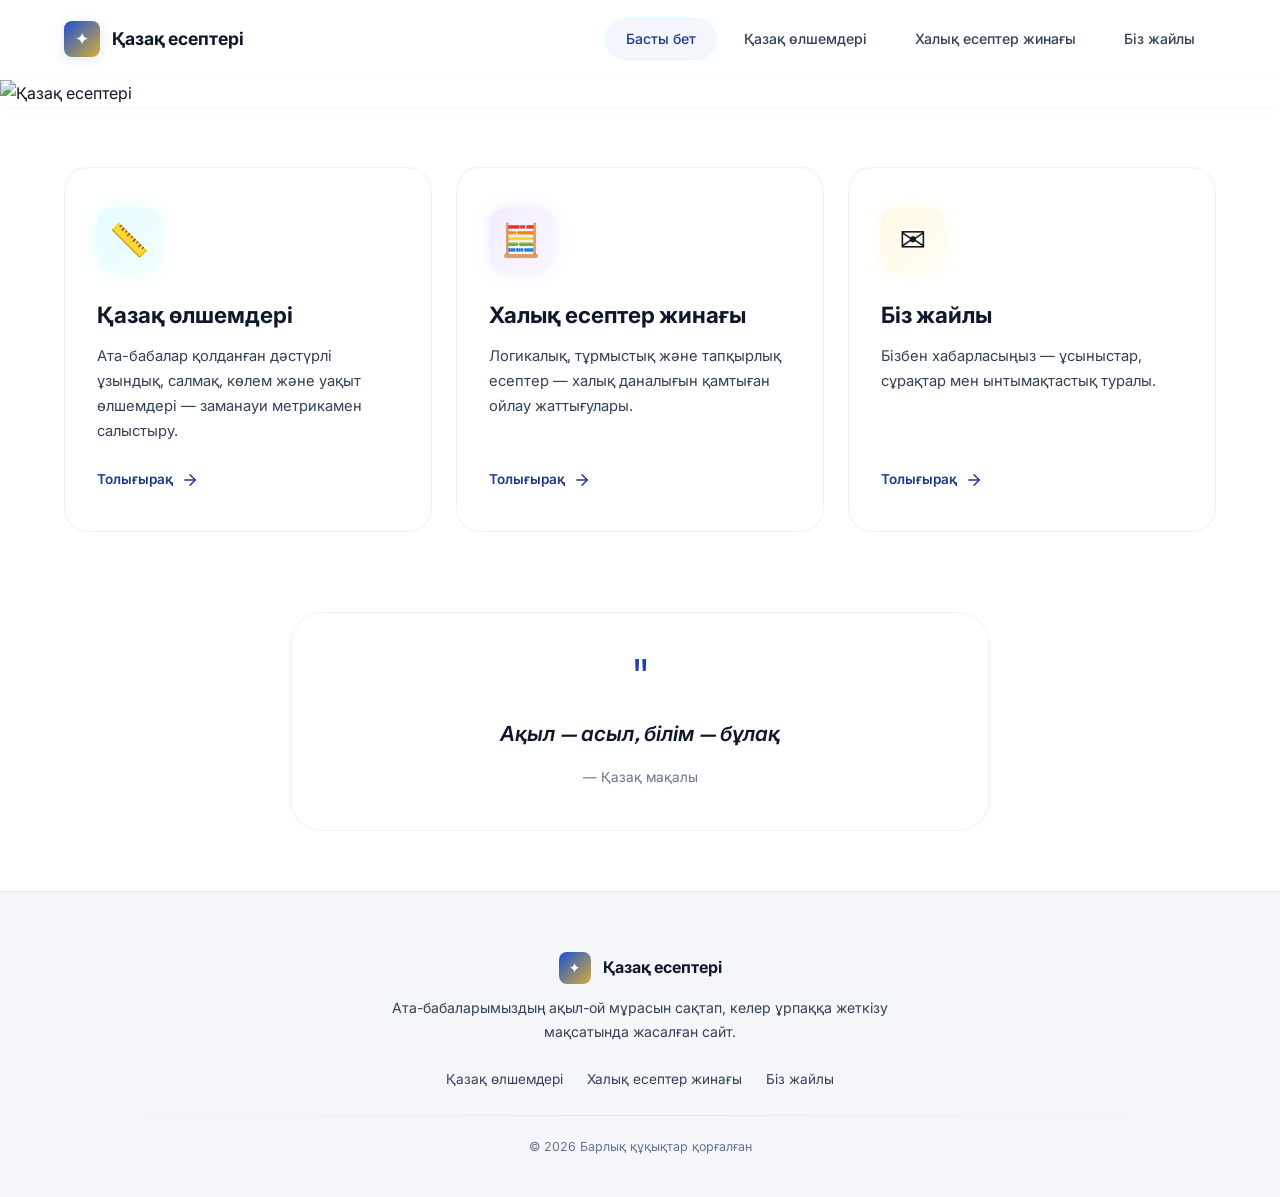
==== index.html @ f3a6f47e "Add files via upload" ====
﻿<!DOCTYPE html>
<html lang="kk">

<head>
    <meta charset="UTF-8">
    <meta name="viewport" content="width=device-width, initial-scale=1.0">
    <title>Қазақ есептері</title>
    <meta name="description"
        content="Қазақ есептері — дәстүрлі қазақ өлшемдері, халық есептер жинағы мен даналығы">
    <link rel="stylesheet" href="style.css">
</head>

<body>
    <div class="ornament-pattern-bg"></div>
    <div class="particles-bg" id="particles"></div>

    <!-- Navbar -->
    <nav class="navbar" id="navbar">
        <div class="nav-container">
            <a href="index.html" class="nav-logo">
                <span class="nav-logo-icon">✦</span>
                <span>Қазақ есептері</span>
            </a>
            <div class="nav-links">
                <a href="index.html" class="nav-link active">Басты бет</a>
                <a href="olshemder.html" class="nav-link">Қазақ өлшемдері</a>
                <a href="esepter.html" class="nav-link">Халық есептер жинағы</a>
                <a href="biz-zhaily.html" class="nav-link">Біз жайлы</a>
            </div>
            <button class="nav-burger" id="navBurger" aria-label="Мәзір">
                <span></span><span></span><span></span>
            </button>
        </div>
    </nav>

    <div class="mobile-menu" id="mobileMenu">
        <a href="index.html" class="mobile-link active">Басты бет</a>
        <a href="olshemder.html" class="mobile-link">Қазақ өлшемдері</a>
        <a href="esepter.html" class="mobile-link">Халық есептер жинағы</a>
        <a href="biz-zhaily.html" class="mobile-link">Біз жайлы</a>
    </div>

    <!-- Hero Banner -->
    <header class="hero-banner" id="heroSection">
        <img src="images/hero_banner.png" alt="Қазақ есептері" class="hero-banner-img">
    </header>

    <!-- Navigation Cards -->
    <section class="nav-grid-section">
        <div class="container">
            <div class="nav-grid">
                <a href="olshemder.html" class="nav-card reveal">
                    <div>
                        <div class="nav-card-icon">📏</div>
                        <h3 class="nav-card-title">Қазақ өлшемдері</h3>
                        <p class="nav-card-desc">
                            Ата-бабалар қолданған дәстүрлі ұзындық, салмақ, көлем
                            және уақыт өлшемдері — заманауи метрикамен салыстыру.
                        </p>
                    </div>
                    <span class="nav-card-arrow">
                        Толығырақ
                        <svg viewBox="0 0 24 24" fill="none" stroke="currentColor" stroke-width="2"
                            stroke-linecap="round" stroke-linejoin="round">
                            <path d="M5 12h14" />
                            <path d="m12 5 7 7-7 7" />
                        </svg>
                    </span>
                </a>
                <a href="esepter.html" class="nav-card reveal">
                    <div>
                        <div class="nav-card-icon">🧮</div>
                        <h3 class="nav-card-title">Халық есептер жинағы</h3>
                        <p class="nav-card-desc">
                            Логикалық, тұрмыстық және тапқырлық есептер — халық
                            даналығын қамтыған ойлау жаттығулары.
                        </p>
                    </div>
                    <span class="nav-card-arrow">
                        Толығырақ
                        <svg viewBox="0 0 24 24" fill="none" stroke="currentColor" stroke-width="2"
                            stroke-linecap="round" stroke-linejoin="round">
                            <path d="M5 12h14" />
                            <path d="m12 5 7 7-7 7" />
                        </svg>
                    </span>
                </a>
                <a href="biz-zhaily.html" class="nav-card reveal">
                    <div>
                        <div class="nav-card-icon">✉️</div>
                        <h3 class="nav-card-title">Біз жайлы</h3>
                        <p class="nav-card-desc">
                            Бізбен хабарласыңыз — ұсыныстар, сұрақтар мен
                            ынтымақтастық туралы.
                        </p>
                    </div>
                    <span class="nav-card-arrow">
                        Толығырақ
                        <svg viewBox="0 0 24 24" fill="none" stroke="currentColor" stroke-width="2"
                            stroke-linecap="round" stroke-linejoin="round">
                            <path d="M5 12h14" />
                            <path d="m12 5 7 7-7 7" />
                        </svg>
                    </span>
                </a>
            </div>
        </div>
    </section>

    <!-- Quote -->
    <section class="quote-section reveal">
        <div class="container">
            <div class="quote-block">
                <div class="quote-mark">"</div>
                <p class="quote-text">Ақыл — асыл, білім — бұлақ</p>
                <cite class="quote-cite">— Қазақ мақалы</cite>
            </div>
        </div>
    </section>

    <!-- Footer -->
    <footer class="footer">
        <div class="container">
            <div class="footer-inner">
                <div class="footer-brand">
                    <span class="footer-brand-icon">✦</span>
                    <span class="footer-brand-name">Қазақ есептері</span>
                </div>
                <p class="footer-desc">Ата-бабаларымыздың ақыл-ой мұрасын сақтап, келер ұрпаққа жеткізу мақсатында
                    жасалған сайт.</p>
                <div class="footer-links">
                    <a href="olshemder.html" class="footer-link">Қазақ өлшемдері</a>
                    <a href="esepter.html" class="footer-link">Халық есептер жинағы</a>
                    <a href="biz-zhaily.html" class="footer-link">Біз жайлы</a>
                </div>
                <div class="footer-line"></div>
                <p class="footer-copy">© 2026 Барлық құқықтар қорғалған</p>
            </div>
        </div>
    </footer>

    <script src="app.js"></script>
</body>

</html>
---- style.css ----
﻿/* =====================================================================
   Қазақ есептері — HI-TECH KAZAKH ETHNIC STYLE
   Light Theme · Neon Cyan · Glowing Gold · Glassmorphism
   ===================================================================== */

/* ---------- Google Fonts ---------- */
@import url('https://fonts.googleapis.com/css2?family=Outfit:wght@300;400;500;600;700;800;900&family=Inter:wght@300;400;500;600;700&display=swap');

/* ---------- Design Tokens ---------- */
:root {
    /* Base Colors */
    --bg-primary: #ffffff;
    /* Pristine white */
    --bg-secondary: #f4f6fa;
    /* Light slate/pearl */
    --bg-cream: #fcfbfa;
    /* Warm cream */
    --bg-pearl: #f4f2ee;
    --surface-white: #ffffff;

    /* Glass */
    --glass-bg: rgba(255, 255, 255, 0.75);
    --glass-bg-hover: rgba(255, 255, 255, 0.95);
    --glass-border: rgba(29, 78, 216, 0.08);
    --glass-border-hover: rgba(212, 175, 55, 0.2);
    --glass-blur: 20px;

    /* Neon Accents -> Royal Blue Accents */
    --accent-cyan: #1d4ed8;
    --accent-cyan-dim: #1e3a8a;
    --accent-cyan-glow: rgba(29, 78, 216, 0.15);
    --accent-cyan-soft: rgba(29, 78, 216, 0.05);

    /* Gold Accents */
    --accent-gold: #d4af37;
    --accent-gold-dim: #b8860b;
    --accent-gold-glow: rgba(212, 175, 55, 0.2);
    --accent-gold-soft: rgba(212, 175, 55, 0.06);

    /* Holographic gradient -> Blue & Gold gradients */
    --holo-gradient: linear-gradient(135deg, #1d4ed8, #d4af37, #1e3a8a, #d4af37);
    --holo-gradient-text: linear-gradient(135deg, #1d4ed8 0%, #1e3a8a 40%, #d4af37 70%, #1d4ed8 100%);

    /* Text */
    --text-primary: #0f172a;
    --text-secondary: #334155;
    --text-muted: #64748b;

    /* Borders */
    --border-light: rgba(15, 23, 42, 0.06);
    --border-glass: rgba(255, 255, 255, 0.6);

    /* Shadows */
    --shadow-sm: 0 2px 8px rgba(15, 23, 42, 0.03);
    --shadow-md: 0 8px 32px rgba(15, 23, 42, 0.05);
    --shadow-lg: 0 16px 48px rgba(15, 23, 42, 0.08);
    --shadow-cyan: 0 0 30px rgba(29, 78, 216, 0.12);
    --shadow-gold: 0 0 30px rgba(212, 175, 55, 0.12);

    /* Typography */
    --font-primary: 'Outfit', 'Inter', system-ui, sans-serif;
    --font-body: 'Inter', 'Outfit', system-ui, sans-serif;

    /* Spacing & Radius */
    --radius-xs: 8px;
    --radius-sm: 12px;
    --radius-md: 16px;
    --radius-lg: 24px;
    --radius-xl: 32px;
    --radius-full: 999px;

    /* Transitions */
    --ease: cubic-bezier(0.4, 0, 0.2, 1);
    --ease-bounce: cubic-bezier(0.34, 1.56, 0.64, 1);
    --ease-out: cubic-bezier(0, 0, 0.2, 1);
}

/* ---------- Reset ---------- */
*,
*::before,
*::after {
    margin: 0;
    padding: 0;
    box-sizing: border-box;
}

html {
    scroll-behavior: smooth;
    scroll-padding-top: 100px;
}

body {
    font-family: var(--font-body);
    background: var(--bg-primary);
    color: var(--text-primary);
    line-height: 1.7;
    overflow-x: hidden;
    -webkit-font-smoothing: antialiased;
    -moz-osx-font-smoothing: grayscale;
}

a {
    text-decoration: none;
    color: inherit;
}

button {
    font-family: var(--font-primary);
    cursor: pointer;
    border: none;
    background: none;
}

img {
    max-width: 100%;
    height: auto;
}

.container {
    max-width: 1200px;
    margin: 0 auto;
    padding: 0 24px;
}

/* =====================================================================
   FLOATING PARTICLES BACKGROUND
   ===================================================================== */
.particles-bg {
    position: fixed;
    inset: 0;
    pointer-events: none;
    z-index: 0;
    overflow: hidden;
}

.particle {
    position: absolute;
    border-radius: 50%;
    opacity: 0;
    animation: particleFloat linear infinite;
}

@keyframes particleFloat {
    0% {
        opacity: 0;
        transform: translateY(100vh) rotate(0deg);
    }

    10% {
        opacity: 1;
    }

    90% {
        opacity: 1;
    }

    100% {
        opacity: 0;
        transform: translateY(-10vh) rotate(360deg);
    }
}

/* Ornament BG pattern */
.ornament-pattern-bg {
    position: fixed;
    inset: 0;
    pointer-events: none;
    z-index: 0;
    opacity: 0.018;
    background-image: url('images/ornament-bg.png');
    background-size: 350px 350px;
    background-repeat: repeat;
}

/* =====================================================================
   NAVBAR
   ===================================================================== */
.navbar {
    position: fixed;
    top: 0;
    left: 0;
    right: 0;
    z-index: 1000;
    padding: 18px 0;
    transition: all 0.4s var(--ease);
}

.navbar.scrolled {
    padding: 10px 0;
    background: rgba(248, 249, 252, 0.85);
    backdrop-filter: blur(20px) saturate(1.6);
    -webkit-backdrop-filter: blur(20px) saturate(1.6);
    border-bottom: 1px solid var(--border-light);
    box-shadow: 0 1px 24px rgba(0, 0, 0, 0.04);
}

.nav-container {
    max-width: 1200px;
    margin: 0 auto;
    padding: 0 24px;
    display: flex;
    align-items: center;
    justify-content: space-between;
}

.nav-logo {
    display: flex;
    align-items: center;
    gap: 12px;
    font-family: var(--font-primary);
    font-weight: 700;
    font-size: 1.1rem;
    color: var(--text-primary);
    transition: all 0.3s var(--ease);
}

.nav-logo:hover {
    opacity: 0.8;
}

.nav-logo-icon {
    width: 36px;
    height: 36px;
    background: linear-gradient(135deg, var(--accent-cyan), var(--accent-gold));
    border-radius: var(--radius-xs);
    display: flex;
    align-items: center;
    justify-content: center;
    font-size: 1.1rem;
    color: white;
    box-shadow: 0 2px 12px var(--accent-cyan-glow);
}

.nav-links {
    display: flex;
    gap: 6px;
}

.nav-link {
    padding: 8px 20px;
    border-radius: var(--radius-full);
    font-size: 0.88rem;
    font-weight: 500;
    color: var(--text-secondary);
    transition: all 0.3s var(--ease);
    border: 1px solid transparent;
    position: relative;
    overflow: hidden;
}

.nav-link::before {
    content: '';
    position: absolute;
    inset: 0;
    border-radius: inherit;
    opacity: 0;
    background: var(--accent-cyan-soft);
    transition: opacity 0.3s;
}

.nav-link:hover::before,
.nav-link.active::before {
    opacity: 1;
}

.nav-link:hover,
.nav-link.active {
    color: var(--accent-cyan-dim);
    border-color: rgba(0, 229, 255, 0.15);
}

.nav-burger {
    display: none;
    flex-direction: column;
    gap: 5px;
    padding: 8px;
}

.nav-burger span {
    display: block;
    width: 24px;
    height: 2px;
    background: var(--text-primary);
    border-radius: 2px;
    transition: all 0.3s var(--ease);
}

.nav-burger.active span:nth-child(1) {
    transform: rotate(45deg) translate(5px, 5px);
}

.nav-burger.active span:nth-child(2) {
    opacity: 0;
}

.nav-burger.active span:nth-child(3) {
    transform: rotate(-45deg) translate(5px, -5px);
}

.mobile-menu {
    display: none;
    position: fixed;
    top: 0;
    left: 0;
    right: 0;
    bottom: 0;
    background: rgba(248, 249, 252, 0.98);
    backdrop-filter: blur(30px);
    -webkit-backdrop-filter: blur(30px);
    z-index: 999;
    flex-direction: column;
    align-items: center;
    justify-content: center;
    gap: 12px;
}

.mobile-menu.open {
    display: flex;
}

.mobile-link {
    padding: 16px 40px;
    border-radius: var(--radius-sm);
    font-size: 1.2rem;
    font-weight: 600;
    font-family: var(--font-primary);
    color: var(--text-secondary);
    transition: all 0.3s;
}

.mobile-link:hover,
.mobile-link.active {
    color: var(--accent-cyan-dim);
    background: var(--accent-cyan-soft);
}

@media (max-width: 768px) {
    .nav-links {
        display: none;
    }

    .nav-burger {
        display: flex;
    }
}

/* =====================================================================
   HERO SECTION (HOME)
   ===================================================================== */
.hero {
    position: relative;
    min-height: 100vh;
    display: flex;
    align-items: center;
    justify-content: center;
    text-align: center;
    overflow: hidden;
    padding: 120px 24px 100px;
    background: linear-gradient(175deg, var(--bg-primary) 0%, var(--bg-cream) 50%, var(--bg-secondary) 100%);
}

/* Ambient glow orbs */
.hero-orb {
    position: absolute;
    border-radius: 50%;
    filter: blur(80px);
    pointer-events: none;
    animation: orbFloat 16s ease-in-out infinite alternate;
}

.hero-orb-1 {
    width: 500px;
    height: 500px;
    top: -10%;
    right: 10%;
    background: radial-gradient(circle, var(--accent-cyan-glow), transparent 70%);
}

.hero-orb-2 {
    width: 400px;
    height: 400px;
    bottom: 0;
    left: -5%;
    background: radial-gradient(circle, var(--accent-gold-glow), transparent 70%);
    animation-delay: -5s;
}

.hero-orb-3 {
    width: 300px;
    height: 300px;
    top: 50%;
    right: -5%;
    background: radial-gradient(circle, var(--accent-cyan-soft), transparent 70%);
    animation-delay: -10s;
}

@keyframes orbFloat {
    0% {
        transform: translate(0, 0) scale(1);
        opacity: 0.5;
    }

    50% {
        transform: translate(30px, -30px) scale(1.2);
        opacity: 1;
    }

    100% {
        transform: translate(-15px, 15px) scale(1.1);
        opacity: 0.6;
    }
}

/* Floating ornament container */
.hero-ornament-wrapper {
    position: absolute;
    inset: 0;
    pointer-events: none;
    z-index: 1;
}

.floating-ornament {
    position: absolute;
    opacity: 0.85;
    transition: transform 0.3s var(--ease);
}

.floating-ornament img,
.floating-ornament svg {
    width: 100%;
    height: 100%;
    object-fit: contain;
}

.floating-ornament-1 {
    top: 10%;
    left: 5%;
    width: 180px;
    height: 180px;
    animation: floatSlow 20s ease-in-out infinite;
}

.floating-ornament-2 {
    top: 15%;
    right: 8%;
    width: 140px;
    height: 140px;
    animation: floatSlow 25s ease-in-out infinite reverse;
}

.floating-ornament-3 {
    bottom: 15%;
    left: 12%;
    width: 120px;
    height: 120px;
    animation: floatSlow 18s ease-in-out infinite;
    animation-delay: -7s;
}

.floating-ornament-4 {
    bottom: 20%;
    right: 5%;
    width: 160px;
    height: 160px;
    animation: floatSlow 22s ease-in-out infinite reverse;
    animation-delay: -3s;
}

@keyframes floatSlow {

    0%,
    100% {
        transform: translateY(0) rotate(0deg);
    }

    25% {
        transform: translateY(-20px) rotate(3deg);
    }

    50% {
        transform: translateY(-10px) rotate(-2deg);
    }

    75% {
        transform: translateY(-25px) rotate(1deg);
    }
}

/* Hero center ornament (Interactive SVG) */
.hero-center-ornament {
    width: 220px;
    height: 220px;
    margin: 0 auto 40px;
    position: relative;
    z-index: 2;
    animation: centralFloat 8s ease-in-out infinite;
}

.hero-center-ornament img.shanyrak-photo {
    width: 100%;
    height: 100%;
    object-fit: contain;
    mix-blend-mode: multiply;
    clip-path: circle(49% at 50% 50%);
    -webkit-clip-path: circle(49% at 50% 50%);
    animation: rotateContinuous 40s linear infinite;
}

.hero-center-ornament::before {
    content: '';
    position: absolute;
    top: 50%;
    left: 50%;
    width: 100%;
    height: 100%;
    transform: translate(-50%, -50%);
    border-radius: 50%;
    background: radial-gradient(circle, var(--accent-cyan-glow) 0%, transparent 60%);
    filter: blur(15px);
    z-index: -1;
}

@keyframes rotateContinuous {
    from {
        transform: rotate(0deg);
    }

    to {
        transform: rotate(360deg);
    }
}

@keyframes centralFloat {

    0%,
    100% {
        transform: translateY(0);
    }

    50% {
        transform: translateY(-15px);
    }
}

.hero-content {
    position: relative;
    z-index: 3;
    max-width: 760px;
}

.hero-badge {
    display: inline-flex;
    align-items: center;
    gap: 8px;
    padding: 8px 22px;
    border-radius: var(--radius-full);
    font-size: 0.75rem;
    font-weight: 600;
    text-transform: uppercase;
    letter-spacing: 0.12em;
    color: var(--accent-cyan-dim);
    background: var(--glass-bg);
    border: 1px solid var(--glass-border);
    backdrop-filter: blur(12px);
    margin-bottom: 24px;
    animation: fadeInDown 0.8s var(--ease);
}

.badge-pulse {
    width: 8px;
    height: 8px;
    border-radius: 50%;
    background: var(--accent-cyan);
    box-shadow: 0 0 8px var(--accent-cyan-glow);
    animation: pulse 2s ease-in-out infinite;
}

@keyframes pulse {

    0%,
    100% {
        opacity: 0.4;
        transform: scale(1);
    }

    50% {
        opacity: 1;
        transform: scale(1.3);
    }
}

.hero-title {
    font-family: var(--font-primary);
    font-size: clamp(2.6rem, 6vw, 4.5rem);
    font-weight: 900;
    line-height: 1.08;
    letter-spacing: -0.03em;
    margin-bottom: 20px;
    color: var(--text-primary);
    animation: fadeInUp 0.7s var(--ease);
}

.hero-title-glow {
    display: block;
    background: var(--holo-gradient-text);
    background-size: 200% auto;
    -webkit-background-clip: text;
    -webkit-text-fill-color: transparent;
    background-clip: text;
    animation: holoShift 6s ease-in-out infinite;
}

@keyframes holoShift {

    0%,
    100% {
        background-position: 0% center;
    }

    50% {
        background-position: 100% center;
    }
}

.hero-subtitle {
    font-size: clamp(0.95rem, 1.5vw, 1.15rem);
    color: var(--text-secondary);
    max-width: 540px;
    margin: 0 auto 32px;
    line-height: 1.9;
    animation: fadeInUp 0.7s 0.1s var(--ease) both;
}

/* Hero Stats */
.hero-stats {
    display: flex;
    align-items: center;
    justify-content: center;
    gap: 40px;
    margin-bottom: 48px;
    animation: fadeInUp 0.7s 0.2s var(--ease) both;
}

.hero-stat {
    display: flex;
    flex-direction: column;
    align-items: center;
}

.hero-stat-num {
    font-family: var(--font-primary);
    font-size: 2.4rem;
    font-weight: 900;
    background: var(--holo-gradient-text);
    background-size: 200% auto;
    -webkit-background-clip: text;
    -webkit-text-fill-color: transparent;
    background-clip: text;
}

.hero-stat-label {
    font-size: 0.7rem;
    text-transform: uppercase;
    letter-spacing: 0.14em;
    color: var(--text-muted);
    margin-top: 4px;
}

.hero-stat-sep {
    width: 1px;
    height: 40px;
    background: linear-gradient(to bottom, transparent, var(--border-light), transparent);
}

/* =====================================================================
   NAVIGATION CARDS (HOME GRID)
   ===================================================================== */
.nav-grid-section {
    padding: 60px 0 60px;
    position: relative;
    z-index: 2;
}

.nav-grid {
    display: grid;
    grid-template-columns: repeat(3, 1fr);
    gap: 24px;
}

.nav-card {
    position: relative;
    border-radius: var(--radius-lg);
    overflow: hidden;
    transition: all 0.5s var(--ease);
    display: block;
    background: var(--glass-bg);
    backdrop-filter: blur(var(--glass-blur));
    -webkit-backdrop-filter: blur(var(--glass-blur));
    border: 1px solid var(--glass-border);
    padding: 40px 32px;
    min-height: 280px;
    display: flex;
    flex-direction: column;
    justify-content: space-between;
}

.nav-card::before {
    content: '';
    position: absolute;
    inset: -1px;
    border-radius: inherit;
    padding: 1px;
    background: var(--holo-gradient);
    background-size: 400% 400%;
    -webkit-mask: linear-gradient(#fff 0 0) content-box, linear-gradient(#fff 0 0);
    -webkit-mask-composite: xor;
    mask-composite: exclude;
    opacity: 0;
    transition: opacity 0.5s var(--ease);
    animation: holoBorder 4s ease-in-out infinite;
}

@keyframes holoBorder {

    0%,
    100% {
        background-position: 0% 50%;
    }

    50% {
        background-position: 100% 50%;
    }
}

.nav-card:hover::before {
    opacity: 1;
}

.nav-card:hover {
    transform: translateY(-8px);
    background: var(--glass-bg-hover);
    box-shadow: var(--shadow-lg), var(--shadow-cyan);
}

.nav-card-icon {
    width: 64px;
    height: 64px;
    border-radius: var(--radius-md);
    display: flex;
    align-items: center;
    justify-content: center;
    font-size: 2rem;
    margin-bottom: 24px;
    position: relative;
}

.nav-card:nth-child(1) .nav-card-icon {
    background: linear-gradient(135deg, rgba(0, 229, 255, 0.1), rgba(0, 229, 255, 0.05));
    box-shadow: 0 0 20px rgba(0, 229, 255, 0.1);
}

.nav-card:nth-child(2) .nav-card-icon {
    background: linear-gradient(135deg, rgba(124, 77, 255, 0.1), rgba(124, 77, 255, 0.05));
    box-shadow: 0 0 20px rgba(124, 77, 255, 0.1);
}

.nav-card:nth-child(3) .nav-card-icon {
    background: linear-gradient(135deg, rgba(255, 193, 7, 0.1), rgba(255, 193, 7, 0.05));
    box-shadow: 0 0 20px rgba(255, 193, 7, 0.1);
}

.nav-card-title {
    font-family: var(--font-primary);
    font-size: 1.4rem;
    font-weight: 700;
    margin-bottom: 10px;
    color: var(--text-primary);
}

.nav-card-desc {
    font-size: 0.92rem;
    color: var(--text-secondary);
    line-height: 1.7;
    margin-bottom: 24px;
}

.nav-card-arrow {
    display: inline-flex;
    align-items: center;
    gap: 8px;
    font-size: 0.85rem;
    font-weight: 600;
    color: var(--accent-cyan-dim);
    transition: all 0.3s var(--ease);
}

.nav-card:hover .nav-card-arrow {
    gap: 14px;
}

.nav-card-arrow svg {
    width: 18px;
    height: 18px;
    transition: transform 0.3s var(--ease);
}

.nav-card:hover .nav-card-arrow svg {
    transform: translateX(4px);
}

/* =====================================================================
   PAGE HEADER (used on inner pages)
   ===================================================================== */
.page-header {
    position: relative;
    padding: 140px 24px 80px;
    text-align: center;
    overflow: hidden;
    background: linear-gradient(175deg, var(--bg-primary) 0%, var(--bg-cream) 100%);
}

.page-header-orb {
    position: absolute;
    border-radius: 50%;
    filter: blur(80px);
    pointer-events: none;
}

.page-header-orb-1 {
    width: 400px;
    height: 400px;
    top: -20%;
    right: 5%;
    background: radial-gradient(circle, var(--accent-cyan-glow), transparent 70%);
    animation: orbFloat 16s ease-in-out infinite alternate;
}

.page-header-orb-2 {
    width: 300px;
    height: 300px;
    bottom: -10%;
    left: 10%;
    background: radial-gradient(circle, var(--accent-gold-glow), transparent 70%);
    animation: orbFloat 20s ease-in-out infinite alternate-reverse;
}

.page-header-content {
    position: relative;
    z-index: 2;
}

.page-badge {
    display: inline-flex;
    align-items: center;
    gap: 8px;
    padding: 6px 18px;
    border-radius: var(--radius-full);
    font-size: 0.72rem;
    font-weight: 600;
    text-transform: uppercase;
    letter-spacing: 0.12em;
    color: var(--accent-cyan-dim);
    background: var(--glass-bg);
    border: 1px solid var(--glass-border);
    backdrop-filter: blur(10px);
    margin-bottom: 20px;
}

.page-title {
    font-family: var(--font-primary);
    font-size: clamp(2rem, 4.5vw, 3.2rem);
    font-weight: 900;
    letter-spacing: -0.02em;
    margin-bottom: 16px;
    color: var(--text-primary);
}

.page-title-accent {
    background: var(--holo-gradient-text);
    background-size: 200% auto;
    -webkit-background-clip: text;
    -webkit-text-fill-color: transparent;
    background-clip: text;
    animation: holoShift 6s ease-in-out infinite;
}

.page-subtitle {
    font-size: 1.05rem;
    color: var(--text-secondary);
    max-width: 600px;
    margin: 0 auto;
    line-height: 1.8;
}

/* =====================================================================
   MEASUREMENTS PAGE
   ===================================================================== */
.measurements-section {
    padding: 60px 0 100px;
    position: relative;
    z-index: 1;
}

.measurement-category {
    margin-bottom: 60px;
}

.category-label {
    display: inline-flex;
    align-items: center;
    gap: 10px;
    font-family: var(--font-primary);
    font-size: 1.3rem;
    font-weight: 700;
    margin-bottom: 28px;
    color: var(--text-primary);
    padding-bottom: 12px;
    border-bottom: 2px solid var(--accent-cyan-soft);
}

.category-label-icon {
    font-size: 1.6rem;
}

.measurement-grid {
    display: grid;
    grid-template-columns: repeat(auto-fill, minmax(340px, 1fr));
    gap: 20px;
}

.measure-card {
    background: var(--glass-bg);
    backdrop-filter: blur(var(--glass-blur));
    -webkit-backdrop-filter: blur(var(--glass-blur));
    border: 1px solid var(--glass-border);
    border-radius: var(--radius-lg);
    padding: 28px;
    transition: all 0.4s var(--ease);
    position: relative;
    overflow: hidden;
}

.measure-card::after {
    content: '';
    position: absolute;
    top: 0;
    left: 0;
    right: 0;
    height: 2px;
    background: linear-gradient(90deg, var(--accent-cyan), var(--accent-gold));
    opacity: 0;
    transition: opacity 0.4s;
}

.measure-card:hover::after {
    opacity: 1;
}

.measure-card:hover {
    transform: translateY(-4px);
    box-shadow: var(--shadow-md), var(--shadow-cyan);
    background: var(--glass-bg-hover);
}

/* Measurement Illustration */
.measure-illustration {
    margin: -28px -28px 20px -28px;
    padding: 20px 16px;
    background: linear-gradient(180deg, rgba(248, 249, 252, 0.8), rgba(255, 255, 255, 0.4));
    border-bottom: 1px solid rgba(0, 229, 255, 0.06);
    display: flex;
    align-items: center;
    justify-content: center;
    border-radius: var(--radius-lg) var(--radius-lg) 0 0;
    overflow: hidden;
    min-height: 200px;
}

.measure-illustration img {
    width: 100%;
    max-width: 280px;
    height: auto;
    max-height: 200px;
    object-fit: contain;
    transition: transform 0.5s var(--ease);
    border-radius: var(--radius-xs);
}

.measure-card:hover .measure-illustration img {
    transform: scale(1.04);
}

.measure-name {
    font-family: var(--font-primary);
    font-size: 1.15rem;
    font-weight: 700;
    color: var(--text-primary);
    margin-bottom: 6px;
}

.measure-desc {
    font-size: 0.88rem;
    color: var(--text-secondary);
    margin-bottom: 20px;
    line-height: 1.7;
}

/* Progress bar */
.measure-bar-wrap {
    margin-bottom: 14px;
}

.measure-bar-label {
    display: flex;
    justify-content: space-between;
    font-size: 0.78rem;
    color: var(--text-muted);
    margin-bottom: 6px;
}

.measure-bar {
    height: 8px;
    background: rgba(0, 0, 0, 0.04);
    border-radius: var(--radius-full);
    overflow: hidden;
    position: relative;
}

.measure-bar-fill {
    height: 100%;
    border-radius: var(--radius-full);
    background: linear-gradient(90deg, var(--accent-cyan), var(--accent-gold));
    box-shadow: 0 0 12px var(--accent-cyan-glow);
    transition: width 1.2s var(--ease);
    width: 0;
}

.measure-bar-fill.animated {
    /* width set dynamically */
}

/* Comparison value */
.measure-compare {
    display: flex;
    align-items: center;
    gap: 12px;
    padding: 12px 16px;
    background: rgba(0, 229, 255, 0.04);
    border-radius: var(--radius-sm);
    border: 1px solid rgba(0, 229, 255, 0.08);
}

.measure-compare-icon {
    font-size: 1.4rem;
}

.measure-compare-text {
    font-size: 0.85rem;
    color: var(--text-secondary);
}

.measure-compare-text strong {
    color: var(--accent-cyan-dim);
    font-weight: 700;
}

/* Interactive Converter */
.converter-section {
    padding: 40px 0 100px;
    position: relative;
    z-index: 1;
}

.converter-card {
    background: var(--glass-bg);
    backdrop-filter: blur(var(--glass-blur));
    border: 1px solid var(--glass-border);
    border-radius: var(--radius-xl);
    padding: 40px;
    max-width: 680px;
    margin: 0 auto;
    position: relative;
}

.converter-title {
    font-family: var(--font-primary);
    font-size: 1.3rem;
    font-weight: 700;
    text-align: center;
    margin-bottom: 32px;
    color: var(--text-primary);
}

.converter-row {
    margin-bottom: 28px;
}

.converter-label {
    font-size: 0.85rem;
    font-weight: 600;
    color: var(--text-secondary);
    margin-bottom: 10px;
    display: flex;
    align-items: center;
    gap: 8px;
}

.converter-slider-wrap {
    position: relative;
}

input[type="range"] {
    -webkit-appearance: none;
    appearance: none;
    width: 100%;
    height: 6px;
    border-radius: var(--radius-full);
    background: rgba(0, 0, 0, 0.06);
    outline: none;
}

input[type="range"]::-webkit-slider-thumb {
    -webkit-appearance: none;
    width: 24px;
    height: 24px;
    border-radius: 50%;
    background: linear-gradient(135deg, var(--accent-cyan), var(--accent-gold));
    cursor: pointer;
    box-shadow: 0 0 16px var(--accent-cyan-glow);
    transition: box-shadow 0.3s;
}

input[type="range"]::-webkit-slider-thumb:hover {
    box-shadow: 0 0 24px var(--accent-cyan-glow), 0 0 8px var(--accent-gold-glow);
}

.converter-result {
    display: flex;
    align-items: center;
    justify-content: center;
    gap: 16px;
    padding: 20px;
    background: rgba(0, 229, 255, 0.04);
    border: 1px solid rgba(0, 229, 255, 0.1);
    border-radius: var(--radius-md);
    margin-top: 8px;
}

.converter-value {
    font-family: var(--font-primary);
    font-size: 1.8rem;
    font-weight: 800;
    background: var(--holo-gradient-text);
    background-size: 200% auto;
    -webkit-background-clip: text;
    -webkit-text-fill-color: transparent;
    background-clip: text;
}

.converter-unit {
    font-size: 0.9rem;
    color: var(--text-muted);
}

.converter-arrow {
    font-size: 1.4rem;
    color: var(--text-muted);
}

/* =====================================================================
   PROBLEMS / ESEPTER PAGE
   ===================================================================== */
.problems-section {
    padding: 60px 0 100px;
    position: relative;
    z-index: 1;
}

/* Filter tabs */
.filter-tabs {
    display: flex;
    flex-wrap: wrap;
    justify-content: center;
    gap: 8px;
    margin-bottom: 48px;
}

.filter-tab {
    padding: 10px 24px;
    border-radius: var(--radius-full);
    font-size: 0.88rem;
    font-weight: 600;
    color: var(--text-secondary);
    background: var(--glass-bg);
    border: 1px solid var(--glass-border);
    backdrop-filter: blur(10px);
    transition: all 0.3s var(--ease);
    cursor: pointer;
}

.filter-tab:hover {
    color: var(--accent-cyan-dim);
    border-color: rgba(0, 229, 255, 0.2);
}

.filter-tab.active {
    color: #fff;
    background: linear-gradient(135deg, var(--accent-cyan), var(--accent-cyan-dim));
    border-color: transparent;
    box-shadow: 0 4px 16px var(--accent-cyan-glow);
}

/* Problem cards */
.problems-grid {
    display: grid;
    grid-template-columns: repeat(auto-fill, minmax(350px, 1fr));
    gap: 24px;
}

.problem-card {
    background: var(--glass-bg);
    backdrop-filter: blur(var(--glass-blur));
    -webkit-backdrop-filter: blur(var(--glass-blur));
    border: 1px solid var(--glass-border);
    border-radius: var(--radius-lg);
    overflow: hidden;
    transition: all 0.4s var(--ease);
}

.problem-card:hover {
    transform: translateY(-4px);
    box-shadow: var(--shadow-md), var(--shadow-cyan);
    background: var(--glass-bg-hover);
}

.problem-card-header {
    padding: 24px 24px 0;
}

.problem-card-tag {
    display: inline-flex;
    align-items: center;
    gap: 6px;
    padding: 4px 12px;
    border-radius: var(--radius-full);
    font-size: 0.72rem;
    font-weight: 600;
    text-transform: uppercase;
    letter-spacing: 0.08em;
    margin-bottom: 12px;
}

.problem-card-tag.logic {
    color: var(--accent-cyan-dim);
    background: var(--accent-cyan-soft);
}

.problem-card-tag.everyday {
    color: var(--accent-gold-dim);
    background: var(--accent-gold-soft);
}

.problem-card-tag.wit {
    color: #7c4dff;
    background: rgba(124, 77, 255, 0.08);
}

.problem-card-num {
    font-size: 0.75rem;
    color: var(--text-muted);
}

.problem-card-title {
    font-family: var(--font-primary);
    font-size: 1.1rem;
    font-weight: 700;
    color: var(--text-primary);
    margin-bottom: 10px;
}

.problem-card-body {
    padding: 0 24px;
}

.problem-card-text {
    font-size: 0.9rem;
    color: var(--text-secondary);
    line-height: 1.75;
    margin-bottom: 16px;
}

/* Difficulty dots */
.difficulty {
    display: flex;
    align-items: center;
    gap: 4px;
    margin-bottom: 16px;
}

.diff-dot {
    width: 8px;
    height: 8px;
    border-radius: 50%;
    background: rgba(0, 0, 0, 0.08);
    transition: background 0.3s;
}

.diff-dot.on {
    background: var(--accent-cyan);
    box-shadow: 0 0 6px var(--accent-cyan-glow);
}

.problem-card-footer {
    padding: 16px 24px 24px;
}

.reveal-btn {
    width: 100%;
    padding: 12px 20px;
    border-radius: var(--radius-sm);
    font-size: 0.88rem;
    font-weight: 600;
    color: var(--accent-cyan-dim);
    background: var(--accent-cyan-soft);
    border: 1px solid rgba(0, 229, 255, 0.12);
    transition: all 0.3s var(--ease);
    cursor: pointer;
}

.reveal-btn:hover {
    background: rgba(0, 229, 255, 0.15);
    box-shadow: 0 0 16px var(--accent-cyan-glow);
}

.reveal-btn.active {
    background: linear-gradient(135deg, var(--accent-cyan), var(--accent-cyan-dim));
    color: #fff;
    border-color: transparent;
}

/* Answer reveal */
.problem-answer {
    max-height: 0;
    overflow: hidden;
    transition: max-height 0.6s var(--ease), padding 0.4s var(--ease);
}

.problem-answer.show {
    max-height: 600px;
    padding: 0 24px 24px;
}

.answer-box {
    padding: 20px;
    background: rgba(0, 229, 255, 0.04);
    border: 1px solid rgba(0, 229, 255, 0.1);
    border-radius: var(--radius-sm);
    margin-bottom: 12px;
}

.answer-label {
    font-size: 0.72rem;
    font-weight: 700;
    text-transform: uppercase;
    letter-spacing: 0.1em;
    color: var(--accent-cyan-dim);
    margin-bottom: 8px;
}

.answer-text {
    font-size: 0.9rem;
    color: var(--text-primary);
    line-height: 1.75;
}

.explain-box {
    padding: 16px 20px;
    background: rgba(255, 193, 7, 0.04);
    border: 1px solid rgba(255, 193, 7, 0.1);
    border-radius: var(--radius-sm);
}

.explain-label {
    font-size: 0.72rem;
    font-weight: 700;
    text-transform: uppercase;
    letter-spacing: 0.1em;
    color: var(--accent-gold-dim);
    margin-bottom: 8px;
}

.explain-text {
    font-size: 0.85rem;
    color: var(--text-secondary);
    line-height: 1.75;
}

/* =====================================================================
   CONTACT PAGE
   ===================================================================== */
.contact-section {
    padding: 60px 0 100px;
    position: relative;
    z-index: 1;
}

.contact-grid {
    display: grid;
    grid-template-columns: 1fr 1fr;
    gap: 40px;
    max-width: 960px;
    margin: 0 auto;
}

.contact-form-card {
    background: var(--glass-bg);
    backdrop-filter: blur(var(--glass-blur));
    -webkit-backdrop-filter: blur(var(--glass-blur));
    border: 1px solid var(--glass-border);
    border-radius: var(--radius-xl);
    padding: 40px;
}

.contact-form-title {
    font-family: var(--font-primary);
    font-size: 1.4rem;
    font-weight: 700;
    margin-bottom: 24px;
    color: var(--text-primary);
}

.form-group {
    margin-bottom: 20px;
}

.form-label {
    display: block;
    font-size: 0.82rem;
    font-weight: 600;
    color: var(--text-secondary);
    margin-bottom: 8px;
}

.form-input,
.form-textarea {
    width: 100%;
    padding: 14px 18px;
    border: 1px solid rgba(0, 0, 0, 0.08);
    border-radius: var(--radius-sm);
    font-family: var(--font-body);
    font-size: 0.92rem;
    color: var(--text-primary);
    background: rgba(255, 255, 255, 0.6);
    transition: all 0.3s var(--ease);
    outline: none;
}

.form-input:focus,
.form-textarea:focus {
    border-color: var(--accent-cyan);
    box-shadow: 0 0 0 3px var(--accent-cyan-soft), 0 0 16px var(--accent-cyan-glow);
    background: rgba(255, 255, 255, 0.9);
}

.form-textarea {
    resize: vertical;
    min-height: 140px;
}

.submit-btn {
    width: 100%;
    padding: 16px 32px;
    border-radius: var(--radius-sm);
    font-size: 1rem;
    font-weight: 700;
    font-family: var(--font-primary);
    color: #fff;
    background: linear-gradient(135deg, var(--accent-cyan), var(--accent-cyan-dim));
    box-shadow: 0 4px 20px var(--accent-cyan-glow);
    transition: all 0.3s var(--ease);
    cursor: pointer;
    position: relative;
    overflow: hidden;
}

.submit-btn::before {
    content: '';
    position: absolute;
    top: 0;
    left: -100%;
    width: 100%;
    height: 100%;
    background: linear-gradient(90deg, transparent, rgba(255, 255, 255, 0.2), transparent);
    transition: left 0.6s var(--ease);
}

.submit-btn:hover::before {
    left: 100%;
}

.submit-btn:hover {
    transform: translateY(-2px);
    box-shadow: 0 8px 32px var(--accent-cyan-glow), 0 0 16px rgba(0, 229, 255, 0.2);
}

/* Contact info side */
.contact-info-card {
    display: flex;
    flex-direction: column;
    gap: 24px;
}

.info-block {
    background: var(--glass-bg);
    backdrop-filter: blur(var(--glass-blur));
    -webkit-backdrop-filter: blur(var(--glass-blur));
    border: 1px solid var(--glass-border);
    border-radius: var(--radius-lg);
    padding: 28px;
    transition: all 0.4s var(--ease);
}

.info-block:hover {
    transform: translateY(-2px);
    box-shadow: var(--shadow-md);
}

.info-block-icon {
    width: 48px;
    height: 48px;
    border-radius: var(--radius-sm);
    display: flex;
    align-items: center;
    justify-content: center;
    font-size: 1.4rem;
    margin-bottom: 14px;
    background: var(--accent-cyan-soft);
}

.info-block-title {
    font-family: var(--font-primary);
    font-size: 1rem;
    font-weight: 700;
    color: var(--text-primary);
    margin-bottom: 6px;
}

.info-block-text {
    font-size: 0.88rem;
    color: var(--text-secondary);
    line-height: 1.7;
}

.info-block-text a {
    color: var(--accent-cyan-dim);
    transition: color 0.2s;
}

.info-block-text a:hover {
    color: var(--accent-cyan);
}

/* Social icons */
.social-icons {
    display: flex;
    gap: 14px;
    margin-top: 12px;
}

.social-icon {
    width: 48px;
    height: 48px;
    border-radius: var(--radius-sm);
    display: flex;
    align-items: center;
    justify-content: center;
    font-size: 1.3rem;
    background: var(--glass-bg);
    border: 1px solid var(--glass-border);
    transition: all 0.3s var(--ease);
    color: var(--text-secondary);
}

.social-icon:hover {
    color: var(--accent-cyan);
    border-color: rgba(0, 229, 255, 0.3);
    box-shadow: 0 0 20px var(--accent-cyan-glow);
    transform: translateY(-3px);
}

/* Success message */
.form-success {
    display: none;
    padding: 20px;
    background: rgba(0, 229, 255, 0.06);
    border: 1px solid rgba(0, 229, 255, 0.15);
    border-radius: var(--radius-sm);
    text-align: center;
    color: var(--accent-cyan-dim);
    font-weight: 600;
    margin-top: 16px;
    animation: fadeInUp 0.5s var(--ease);
}

.form-success.show {
    display: block;
}

/* =====================================================================
   FOOTER
   ===================================================================== */
.footer {
    position: relative;
    z-index: 1;
    padding: 60px 0 40px;
    background: var(--bg-secondary);
    border-top: 1px solid var(--border-light);
}

.footer-inner {
    text-align: center;
}

.footer-brand {
    display: flex;
    align-items: center;
    justify-content: center;
    gap: 12px;
    margin-bottom: 12px;
}

.footer-brand-icon {
    width: 32px;
    height: 32px;
    background: linear-gradient(135deg, var(--accent-cyan), var(--accent-gold));
    border-radius: var(--radius-xs);
    display: flex;
    align-items: center;
    justify-content: center;
    font-size: 0.9rem;
    color: white;
}

.footer-brand-name {
    font-family: var(--font-primary);
    font-size: 1rem;
    font-weight: 700;
    color: var(--text-primary);
}

.footer-desc {
    font-size: 0.88rem;
    color: var(--text-secondary);
    max-width: 500px;
    margin: 0 auto 24px;
    line-height: 1.7;
}

.footer-links {
    display: flex;
    justify-content: center;
    gap: 24px;
    margin-bottom: 24px;
}

.footer-link {
    font-size: 0.85rem;
    color: var(--text-secondary);
    transition: color 0.2s;
}

.footer-link:hover {
    color: var(--accent-cyan-dim);
}

.footer-line {
    height: 1px;
    background: linear-gradient(90deg, transparent, var(--border-light), transparent);
    margin-bottom: 20px;
}

.footer-copy {
    font-size: 0.78rem;
    color: var(--text-muted);
}

/* =====================================================================
   SECTION DIVIDER
   ===================================================================== */
.section-divider {
    display: flex;
    align-items: center;
    justify-content: center;
    gap: 16px;
    padding: 40px 0;
}

.divider-line {
    width: 60px;
    height: 1px;
    background: linear-gradient(90deg, transparent, var(--accent-cyan), transparent);
}

.divider-ornament {
    color: var(--accent-gold);
    font-size: 1.1rem;
}

/* =====================================================================
   QUOTE SECTION
   ===================================================================== */
.quote-section {
    padding: 20px 24px 60px;
    text-align: center;
    position: relative;
    z-index: 1;
}

.quote-block {
    max-width: 700px;
    margin: 0 auto;
    padding: 40px;
    background: var(--glass-bg);
    backdrop-filter: blur(var(--glass-blur));
    border: 1px solid var(--glass-border);
    border-radius: var(--radius-xl);
}

.quote-mark {
    font-size: 3rem;
    line-height: 1;
    background: var(--holo-gradient-text);
    background-size: 200% auto;
    -webkit-background-clip: text;
    -webkit-text-fill-color: transparent;
    background-clip: text;
    margin-bottom: 16px;
}

.quote-text {
    font-family: var(--font-primary);
    font-size: 1.3rem;
    font-weight: 600;
    color: var(--text-primary);
    font-style: italic;
    margin-bottom: 12px;
    line-height: 1.6;
}

.quote-cite {
    font-size: 0.85rem;
    color: var(--text-muted);
    font-style: normal;
}

/* =====================================================================
   ANIMATIONS
   ===================================================================== */
@keyframes fadeInUp {
    from {
        opacity: 0;
        transform: translateY(24px);
    }

    to {
        opacity: 1;
        transform: translateY(0);
    }
}

@keyframes fadeInDown {
    from {
        opacity: 0;
        transform: translateY(-16px);
    }

    to {
        opacity: 1;
        transform: translateY(0);
    }
}

@keyframes fadeIn {
    from {
        opacity: 0;
    }

    to {
        opacity: 1;
    }
}

/* Reveal animation */
.reveal {
    opacity: 0;
    transform: translateY(30px);
    transition: all 0.7s var(--ease);
}

.reveal.visible {
    opacity: 1;
    transform: translateY(0);
}

/* =====================================================================
   RESPONSIVE
   ===================================================================== */
@media (max-width: 900px) {
    .nav-grid {
        grid-template-columns: 1fr;
        max-width: 500px;
        margin: 0 auto;
    }

    .contact-grid {
        grid-template-columns: 1fr;
    }

    .measurement-grid {
        grid-template-columns: 1fr;
    }
}

@media (max-width: 768px) {
    .hero {
        padding: 100px 20px 70px;
    }

    .hero-center-ornament {
        width: 160px;
        height: 160px;
        margin-bottom: 30px;
    }

    .hero-stats {
        gap: 20px;
    }

    .hero-stat-num {
        font-size: 1.8rem;
    }

    .page-header {
        padding: 120px 20px 60px;
    }

    .problems-grid {
        grid-template-columns: 1fr;
    }

    .converter-card {
        padding: 24px;
    }

    .footer-links {
        flex-direction: column;
        gap: 12px;
    }

    .floating-ornament {
        display: none;
    }
}

@media (max-width: 480px) {
    .hero-title {
        font-size: 2rem;
    }

    .hero-stats {
        flex-direction: column;
        gap: 16px;
    }

    .hero-stat-sep {
        width: 40px;
        height: 1px;
    }

    .nav-card {
        padding: 28px 22px;
        min-height: auto;
    }
}


/* =====================================================================
   HERO BANNER SECTION
   ===================================================================== */
.hero-banner {
    width: 100%;
    margin-top: 80px;
    display: flex;
    justify-content: center;
    background-color: var(--bg-primary);
}

.hero-banner-img {
    width: 100%;
    max-width: 1400px;
    height: auto;
    object-fit: contain;
    display: block;
    border-radius: 0;
    box-shadow: var(--shadow-sm);
}
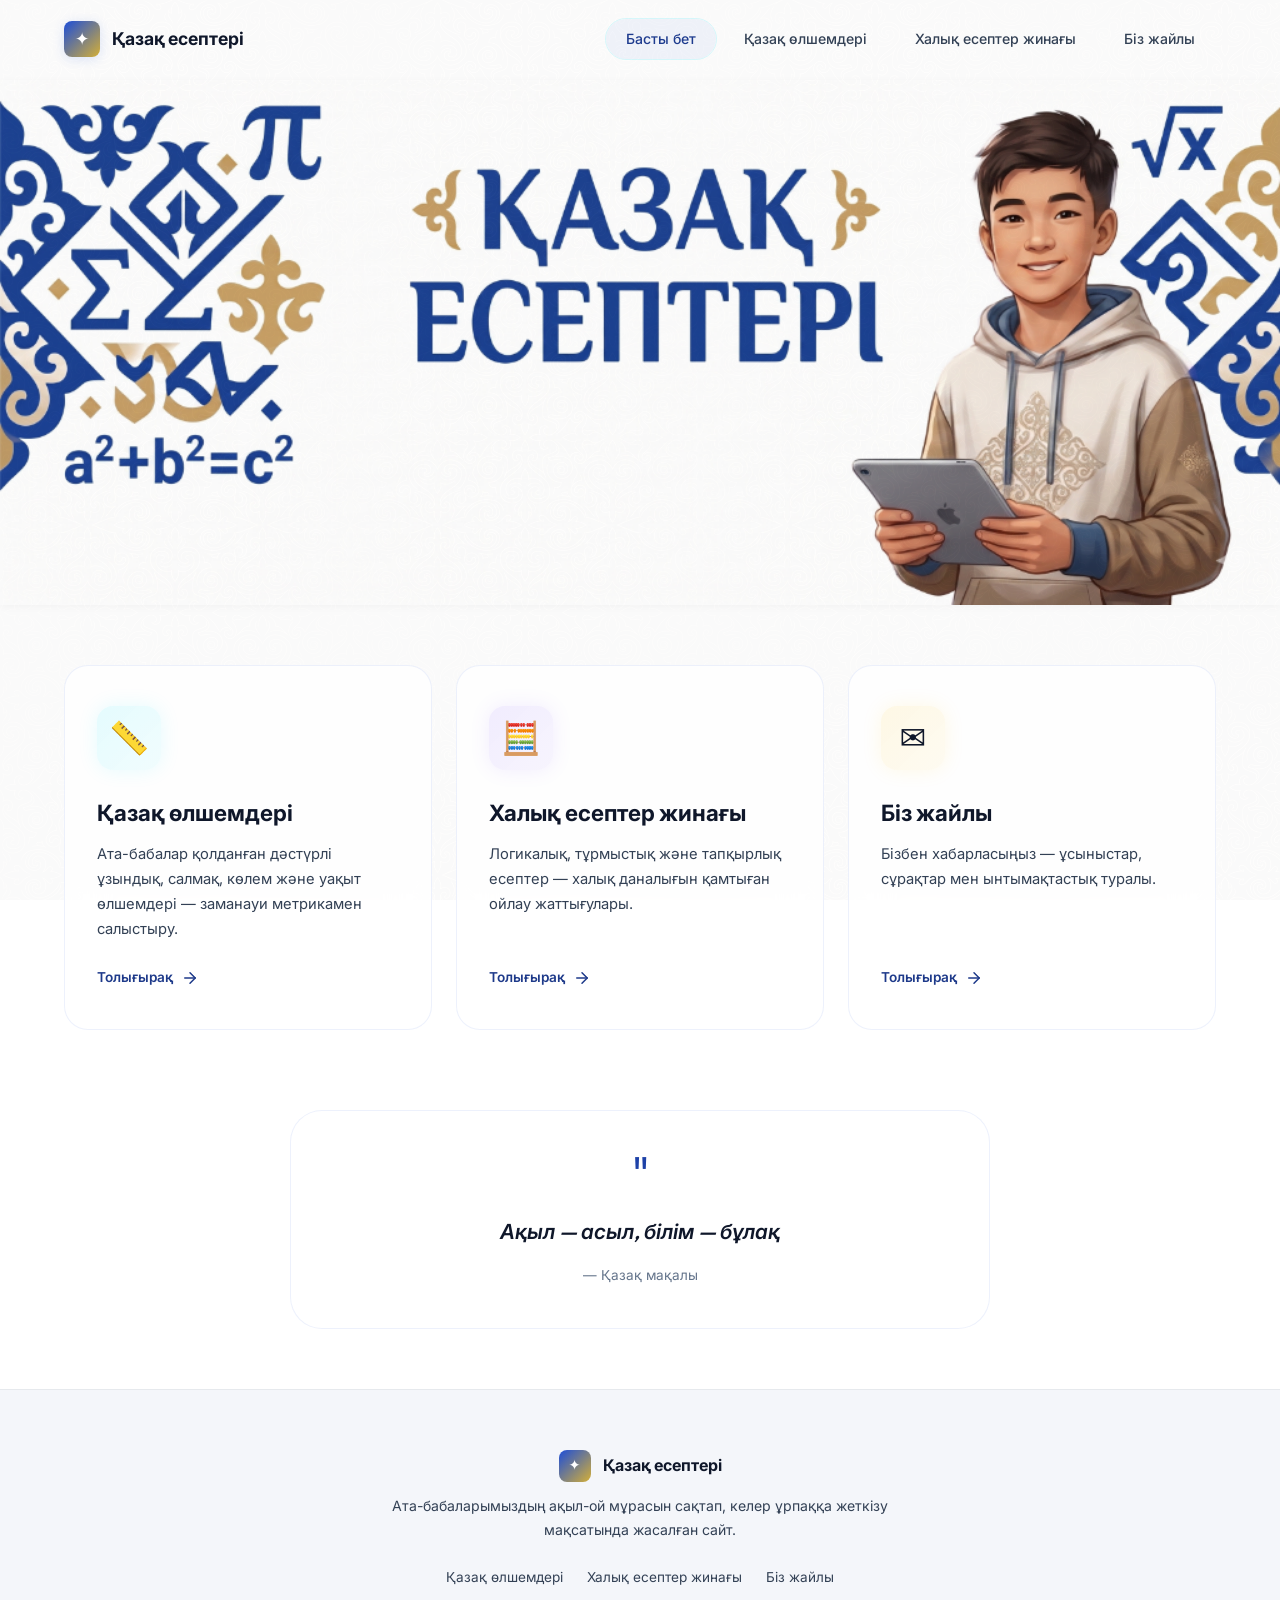
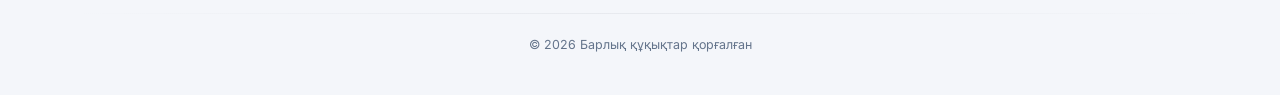
==== commit 88fced64: "Update index.html y" ====
--- a/index.html
+++ b/index.html
@@ -25,7 +25,7 @@
                 <a href="index.html" class="nav-link active">Басты бет</a>
                 <a href="olshemder.html" class="nav-link">Қазақ өлшемдері</a>
                 <a href="esepter.html" class="nav-link">Халық есептер жинағы</a>
-                <a href="biz-zhaily.html" class="nav-link">Біз жайлы</a>
+                <a href="biz-zhailyy.html" class="nav-link">Біз жайлы</a>
             </div>
             <button class="nav-burger" id="navBurger" aria-label="Мәзір">
                 <span></span><span></span><span></span>
